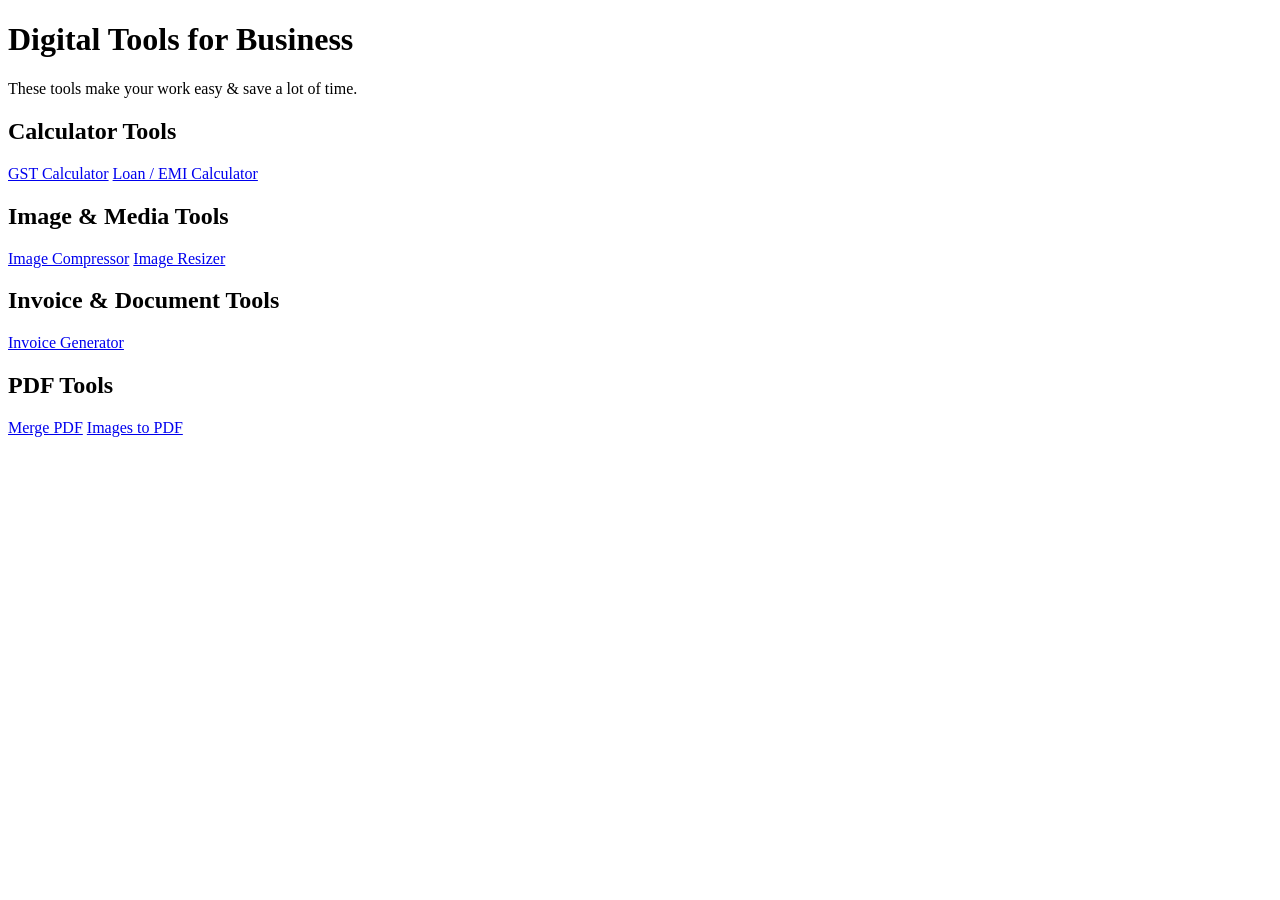
==== index.html @ 0500f202 "Add initial index.html for digital tools website" ====
<!DOCTYPE html>
<html lang="en">
<head>
<meta charset="utf-8">
<meta name="viewport" content="width=device-width,initial-scale=1">
<title>Digital Tools for Business</title>
<meta name="description" content="Free online business tools: calculators, image tools, invoices and PDF tools.">
<link rel="stylesheet" href="style.css">
</head>
<body>
<h1>Digital Tools for Business</h1>
<p>These tools make your work easy &amp; save a lot of time.</p>

<h2>Calculator Tools</h2>
<div class="grid">
  <a class="card" href="gst-calculator.html">GST Calculator</a>
  <a class="card" href="loan-calculator.html">Loan / EMI Calculator</a>
</div>

<h2>Image &amp; Media Tools</h2>
<div class="grid">
  <a class="card" href="image-compressor.html">Image Compressor</a>
  <a class="card" href="image-resizer.html">Image Resizer</a>
</div>

<h2>Invoice &amp; Document Tools</h2>
<div class="grid">
  <a class="card" href="invoice-generator.html">Invoice Generator</a>
</div>

<h2>PDF Tools</h2>
<div class="grid">
  <a class="card" href="pdf-merge.html">Merge PDF</a>
  <a class="card" href="images-to-pdf.html">Images to PDF</a>
</div>
</body>
</html>
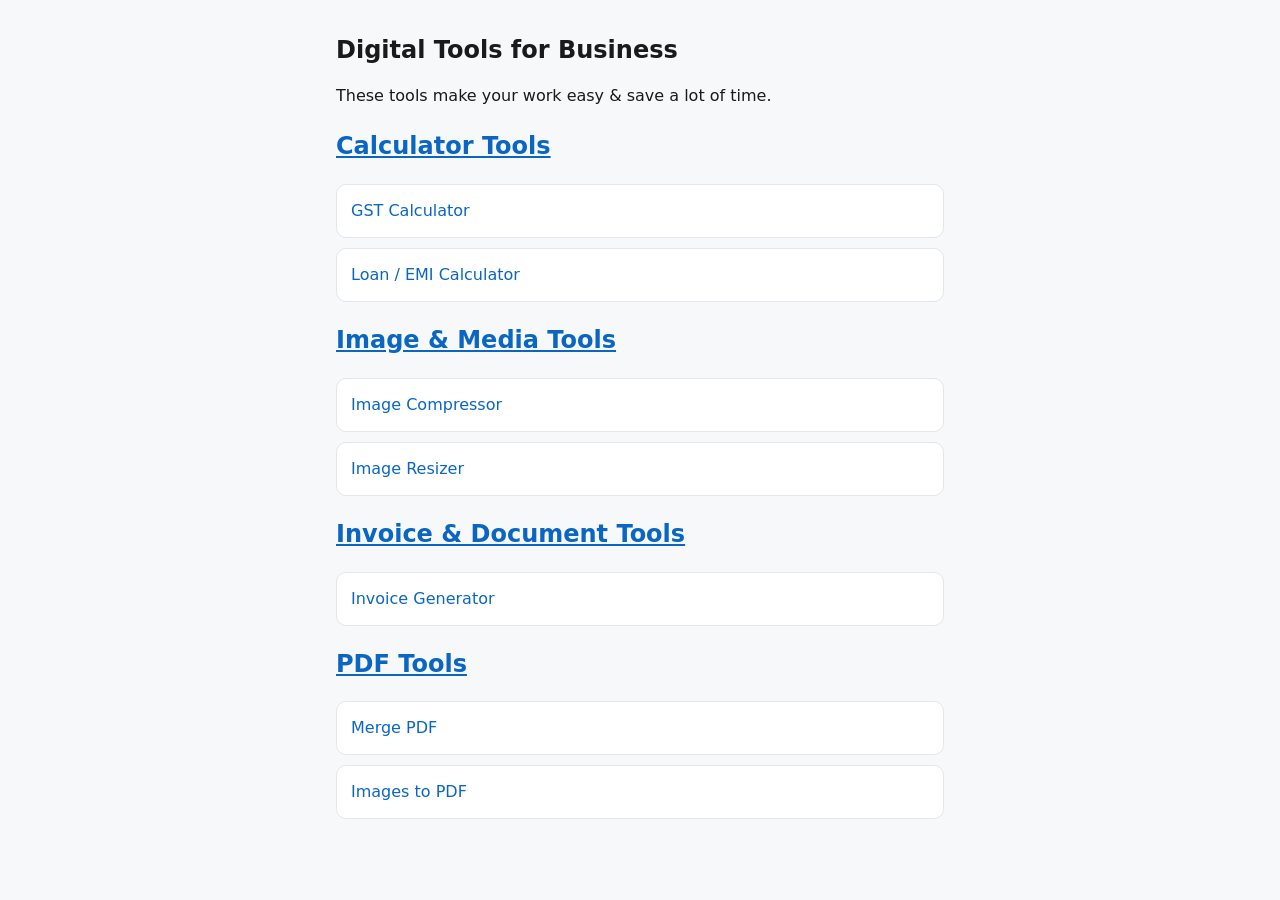
==== commit 6b182262: "Update section headers to include links" ====
--- a/index.html
+++ b/index.html
@@ -11,24 +11,24 @@
 <h1>Digital Tools for Business</h1>
 <p>These tools make your work easy &amp; save a lot of time.</p>
 
-<h2>Calculator Tools</h2>
+<h2><a href="calculator-tools.html">Calculator Tools</a></h2>
 <div class="grid">
   <a class="card" href="gst-calculator.html">GST Calculator</a>
   <a class="card" href="loan-calculator.html">Loan / EMI Calculator</a>
 </div>
 
-<h2>Image &amp; Media Tools</h2>
+<h2><a href="image-media-tools.html">Image &amp; Media Tools</a></h2>
 <div class="grid">
   <a class="card" href="image-compressor.html">Image Compressor</a>
   <a class="card" href="image-resizer.html">Image Resizer</a>
 </div>
 
-<h2>Invoice &amp; Document Tools</h2>
+<h2><a href="invoice-document-tools.html">Invoice &amp; Document Tools</a></h2>
 <div class="grid">
   <a class="card" href="invoice-generator.html">Invoice Generator</a>
 </div>
 
-<h2>PDF Tools</h2>
+<h2><a href="pdf-tools.html">PDF Tools</a></h2>
 <div class="grid">
   <a class="card" href="pdf-merge.html">Merge PDF</a>
   <a class="card" href="images-to-pdf.html">Images to PDF</a>
--- a/style.css
+++ b/style.css
@@ -0,0 +1,11 @@
+*{box-sizing:border-box}
+body{font-family:system-ui,sans-serif;max-width:640px;margin:0 auto;padding:16px;line-height:1.5;color:#1a1a1a;background:#f7f8fa}
+h1{font-size:1.5rem}
+a{color:#0a66c2}
+label{display:block;margin:12px 0 4px;font-weight:600}
+input,select,button{width:100%;padding:10px;font-size:1rem;border:1px solid #ccc;border-radius:8px}
+button{background:#0a66c2;color:#fff;border:0;margin-top:14px;cursor:pointer}
+.box{background:#fff;border-radius:10px;padding:14px;margin-top:14px;border:1px solid #e3e6ea}
+.grid{display:grid;gap:10px}
+.card{display:block;background:#fff;padding:14px;border-radius:10px;border:1px solid #e3e6ea;text-decoration:none}
+nav{margin-bottom:10px}
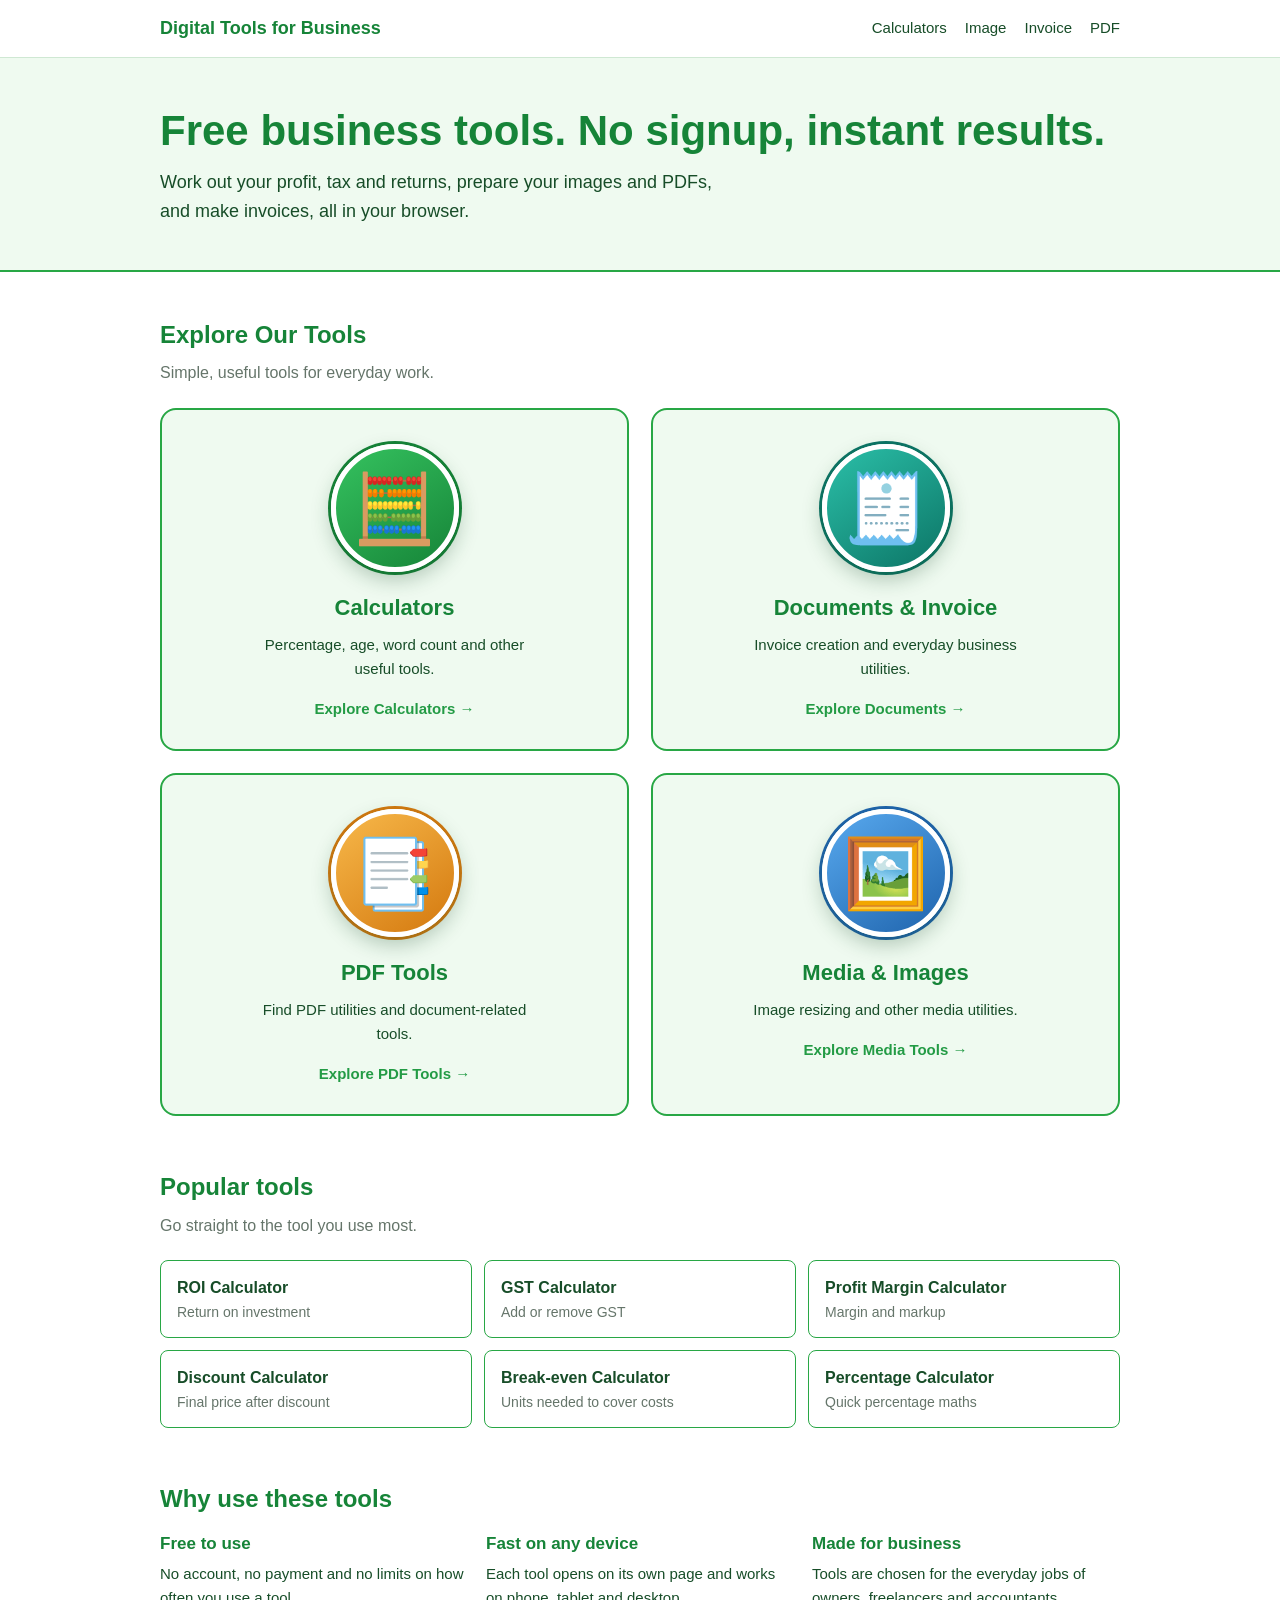
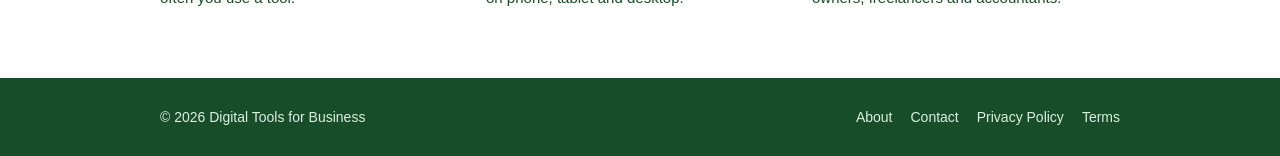
==== commit 869b77c3: "Revise HTML structure and improve meta information Updated meta tags, title, and added canonical lin" ====
--- a/index.html
+++ b/index.html
@@ -1,37 +1,224 @@
 <!DOCTYPE html>
 <html lang="en">
 <head>
-<meta charset="utf-8">
-<meta name="viewport" content="width=device-width,initial-scale=1">
-<title>Digital Tools for Business</title>
-<meta name="description" content="Free online business tools: calculators, image tools, invoices and PDF tools.">
-<link rel="stylesheet" href="style.css">
+<meta charset="UTF-8">
+<meta name="viewport" content="width=device-width, initial-scale=1">
+<title>Free Business Tools: Calculators, PDF, Image and Invoice Tools</title>
+<meta name="description" content="Free online business tools. Calculate ROI, GST and profit margin, compress images, merge PDFs and make invoices. No signup needed.">
+<link rel="canonical" href="https://digitaltoolsforbusiness.com/">
+<link rel="icon" href="data:image/svg+xml,<svg xmlns=%22http://www.w3.org/2000/svg%22 viewBox=%220 0 100 100%22><text y=%22.9em%22 font-size=%2290%22>🧰</text></svg>">
+<style>
+:root{
+  --green:#168438;
+  --green-dark:#174d28;
+  --green-mid:#239b45;
+  --mint:#effaf0;
+  --line:#28a745;
+  --grey:#65756a;
+  --white:#fff;
+}
+*{box-sizing:border-box}
+html{scroll-behavior:smooth}
+body{
+  margin:0;
+  font-family:Arial,Helvetica,sans-serif;
+  color:var(--green-dark);
+  background:var(--white);
+  line-height:1.6;
+}
+a{color:inherit}
+a:focus-visible{outline:3px solid var(--green);outline-offset:3px}
+.wrap{max-width:1000px;margin:0 auto;padding:0 20px}
+
+/* header */
+.site-header{border-bottom:1px solid #cfe8d3;background:var(--white)}
+.site-header .wrap{display:flex;align-items:center;justify-content:space-between;gap:16px;padding-top:14px;padding-bottom:14px}
+.brand{font-weight:bold;font-size:18px;text-decoration:none;color:var(--green)}
+.nav{display:flex;gap:18px;flex-wrap:wrap;font-size:15px}
+.nav a{text-decoration:none}
+.nav a:hover{color:var(--green);text-decoration:underline}
+
+/* hero */
+.hero{background:var(--mint);border-bottom:2px solid var(--line);padding:48px 0 44px}
+.hero h1{margin:0 0 12px;font-size:clamp(28px,5vw,42px);line-height:1.2;color:var(--green)}
+.hero p{margin:0;max-width:560px;font-size:18px}
+
+/* category cards */
+.section{padding:44px 0 8px}
+.section h2{margin:0 0 6px;font-size:24px;color:var(--green)}
+.section .sub{margin:0 0 22px;color:var(--grey)}
+.cards{display:grid;grid-template-columns:repeat(2,1fr);gap:22px}
+.card{
+  display:flex;flex-direction:column;align-items:center;text-align:center;gap:8px;
+  padding:34px 24px 28px;
+  background:var(--mint);
+  border:2px solid var(--line);
+  border-radius:16px;
+  text-decoration:none;
+  transition:background .15s,transform .15s,box-shadow .15s;
+}
+.card:hover{background:#e0f5e3;transform:translateY(-4px);box-shadow:0 10px 24px rgba(23,77,40,.18)}
+.card .icon{
+  display:flex;align-items:center;justify-content:center;
+  width:128px;height:128px;border-radius:50%;
+  font-size:68px;line-height:1;
+  background:linear-gradient(145deg,var(--c1),var(--c2));
+  border:5px solid var(--white);
+  box-shadow:0 8px 20px rgba(23,77,40,.28),0 0 0 3px var(--c2);
+  margin-bottom:10px;
+  transition:transform .2s;
+}
+.card:hover .icon{transform:scale(1.07)}
+.card.c-calc{--c1:#35c25f;--c2:#168438}
+.card.c-doc{--c1:#2bbfa8;--c2:#0c7566}
+.card.c-pdf{--c1:#f7b84a;--c2:#d4790f}
+.card.c-img{--c1:#58a9ee;--c2:#1f64ad}
+.card h3{margin:0;font-size:22px;color:var(--green)}
+.card p{margin:0;font-size:15px;max-width:300px}
+.card .go{margin-top:8px;font-size:15px;font-weight:bold;color:var(--green-mid)}
+
+/* popular tools */
+.tools{display:grid;grid-template-columns:repeat(3,1fr);gap:12px;margin:0;padding:0;list-style:none}
+.tools a{
+  display:block;padding:14px 16px;
+  border:1px solid var(--line);border-radius:8px;
+  background:var(--white);text-decoration:none;font-weight:bold;
+}
+.tools a:hover{background:var(--mint);color:var(--green)}
+.tools span{display:block;font-weight:normal;font-size:14px;color:var(--grey)}
+
+/* why */
+.points{display:grid;grid-template-columns:repeat(3,1fr);gap:18px;margin-top:8px}
+.points div{padding:4px 0}
+.points h3{margin:0 0 4px;font-size:17px;color:var(--green)}
+.points p{margin:0;font-size:15px}
+
+/* footer */
+.site-footer{margin-top:56px;background:var(--green-dark);color:#dcefe0;padding:28px 0;font-size:14px}
+.site-footer .wrap{display:flex;justify-content:space-between;gap:16px;flex-wrap:wrap}
+.site-footer nav{display:flex;gap:18px;flex-wrap:wrap}
+.site-footer a{text-decoration:none}
+.site-footer a:hover{text-decoration:underline}
+
+@media (max-width:700px){
+  .cards{grid-template-columns:1fr}
+  .card .icon{width:112px;height:112px;font-size:58px}
+  .tools{grid-template-columns:1fr 1fr}
+  .points{grid-template-columns:1fr}
+  .hero{padding:36px 0 32px}
+}
+@media (max-width:420px){
+  .tools{grid-template-columns:1fr}
+}
+@media (prefers-reduced-motion:reduce){
+  html{scroll-behavior:auto}
+  .card,.card .icon{transition:none}
+  .card:hover,.card:hover .icon{transform:none}
+}
+</style>
 </head>
 <body>
-<h1>Digital Tools for Business</h1>
-<p>These tools make your work easy &amp; save a lot of time.</p>
-
-<h2><a href="calculator-tools.html">Calculator Tools</a></h2>
-<div class="grid">
-  <a class="card" href="gst-calculator.html">GST Calculator</a>
-  <a class="card" href="loan-calculator.html">Loan / EMI Calculator</a>
-</div>
-
-<h2><a href="image-media-tools.html">Image &amp; Media Tools</a></h2>
-<div class="grid">
-  <a class="card" href="image-compressor.html">Image Compressor</a>
-  <a class="card" href="image-resizer.html">Image Resizer</a>
-</div>
-
-<h2><a href="invoice-document-tools.html">Invoice &amp; Document Tools</a></h2>
-<div class="grid">
-  <a class="card" href="invoice-generator.html">Invoice Generator</a>
-</div>
-
-<h2><a href="pdf-tools.html">PDF Tools</a></h2>
-<div class="grid">
-  <a class="card" href="pdf-merge.html">Merge PDF</a>
-  <a class="card" href="images-to-pdf.html">Images to PDF</a>
-</div>
+
+<header class="site-header">
+  <div class="wrap">
+    <a class="brand" href="/">Digital Tools for Business</a>
+    <nav class="nav" aria-label="Main">
+      <a href="/calculators/">Calculators</a>
+      <a href="/image-tools/">Image</a>
+      <a href="/invoice-tools/">Invoice</a>
+      <a href="/pdf-tools/">PDF</a>
+    </nav>
+  </div>
+</header>
+
+<main>
+  <section class="hero">
+    <div class="wrap">
+      <h1>Free business tools. No signup, instant results.</h1>
+      <p>Work out your profit, tax and returns, prepare your images and PDFs, and make invoices, all in your browser.</p>
+    </div>
+  </section>
+
+  <section class="section">
+    <div class="wrap">
+      <h2>Explore Our Tools</h2>
+      <p class="sub">Simple, useful tools for everyday work.</p>
+      <div class="cards">
+        <a class="card c-calc" href="/calculators/">
+          <span class="icon" aria-hidden="true">🧮</span>
+          <h3>Calculators</h3>
+          <p>Percentage, age, word count and other useful tools.</p>
+          <span class="go">Explore Calculators →</span>
+        </a>
+        <a class="card c-doc" href="/invoice-tools/">
+          <span class="icon" aria-hidden="true">🧾</span>
+          <h3>Documents &amp; Invoice</h3>
+          <p>Invoice creation and everyday business utilities.</p>
+          <span class="go">Explore Documents →</span>
+        </a>
+        <a class="card c-pdf" href="/pdf-tools/">
+          <span class="icon" aria-hidden="true">📑</span>
+          <h3>PDF Tools</h3>
+          <p>Find PDF utilities and document-related tools.</p>
+          <span class="go">Explore PDF Tools →</span>
+        </a>
+        <a class="card c-img" href="/image-tools/">
+          <span class="icon" aria-hidden="true">🖼️</span>
+          <h3>Media &amp; Images</h3>
+          <p>Image resizing and other media utilities.</p>
+          <span class="go">Explore Media Tools →</span>
+        </a>
+      </div>
+    </div>
+  </section>
+
+  <section class="section">
+    <div class="wrap">
+      <h2>Popular tools</h2>
+      <p class="sub">Go straight to the tool you use most.</p>
+      <ul class="tools">
+        <li><a href="/calculators/roi-calculator">ROI Calculator<span>Return on investment</span></a></li>
+        <li><a href="/calculators/gst-calculator">GST Calculator<span>Add or remove GST</span></a></li>
+        <li><a href="/calculators/profit-margin-calculator">Profit Margin Calculator<span>Margin and markup</span></a></li>
+        <li><a href="/calculators/discount-calculator">Discount Calculator<span>Final price after discount</span></a></li>
+        <li><a href="/calculators/break-even-calculator">Break-even Calculator<span>Units needed to cover costs</span></a></li>
+        <li><a href="/calculators/percentage-calculator">Percentage Calculator<span>Quick percentage maths</span></a></li>
+      </ul>
+    </div>
+  </section>
+
+  <section class="section">
+    <div class="wrap">
+      <h2>Why use these tools</h2>
+      <div class="points">
+        <div>
+          <h3>Free to use</h3>
+          <p>No account, no payment and no limits on how often you use a tool.</p>
+        </div>
+        <div>
+          <h3>Fast on any device</h3>
+          <p>Each tool opens on its own page and works on phone, tablet and desktop.</p>
+        </div>
+        <div>
+          <h3>Made for business</h3>
+          <p>Tools are chosen for the everyday jobs of owners, freelancers and accountants.</p>
+        </div>
+      </div>
+    </div>
+  </section>
+</main>
+
+<footer class="site-footer">
+  <div class="wrap">
+    <span>© 2026 Digital Tools for Business</span>
+    <nav aria-label="Footer">
+      <a href="/about">About</a>
+      <a href="/contact">Contact</a>
+      <a href="/privacy-policy">Privacy Policy</a>
+      <a href="/terms">Terms</a>
+    </nav>
+  </div>
+</footer>
+
 </body>
-</html>
+  </html>
